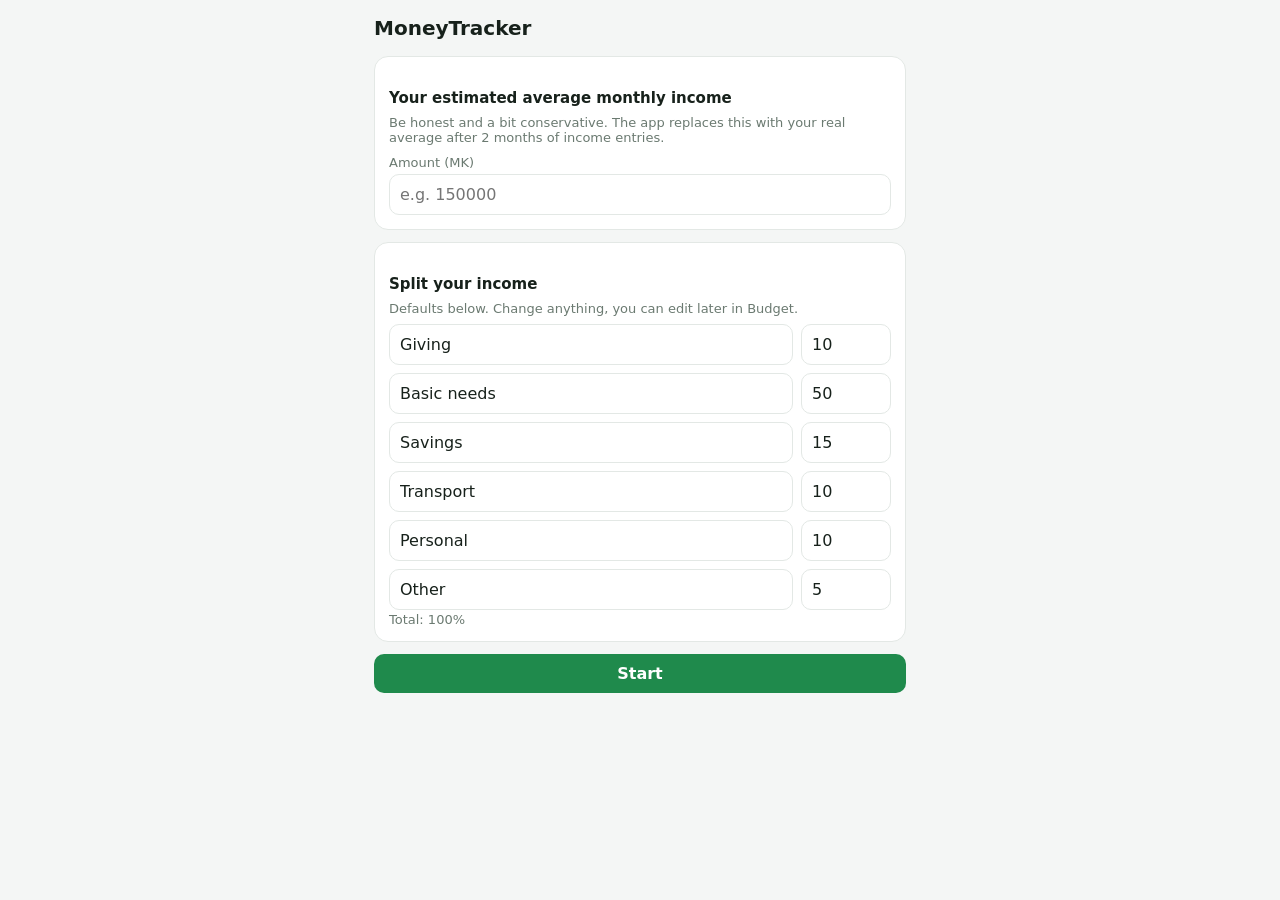
==== index.html @ e3d9765c "here we go" ====
<!DOCTYPE html>
<html lang="en">
<head>
    <meta charset="UTF-8">
    <meta name="viewport" content="width=device-width, initial-scale=1.0">
    <title>MoneyTracker</title>
</head>
<body>
    
    <script>
        var d=null;
        try{
            d=JSON.parse(localStorage.getItem('moneytracker_v1'))
        }
        catch(e){}

        location.replace(d&&d.settings&&d.settings.onboarded?'home/home.html':'onboarding/onboarding.html');
    </script>
</body>
</html>
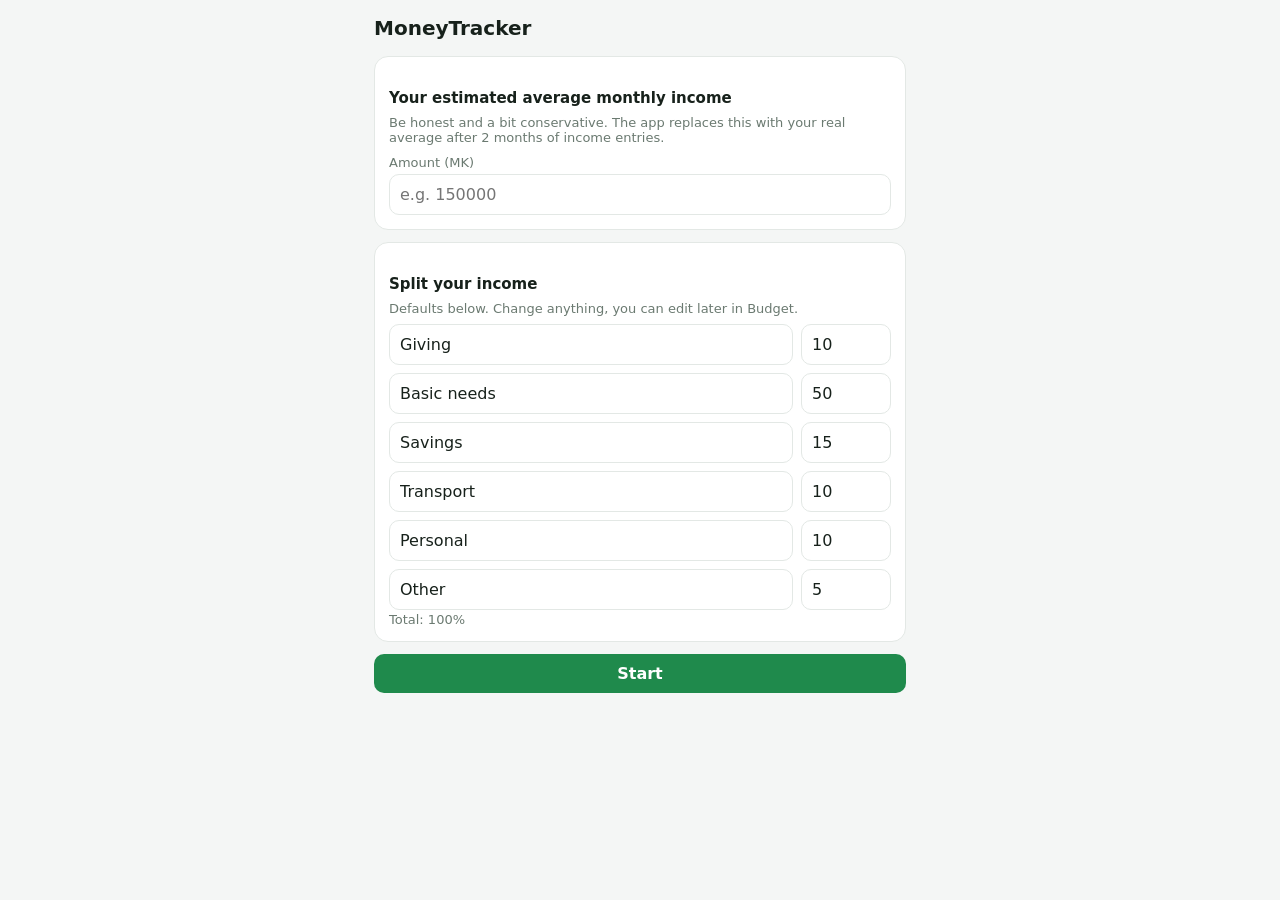
==== commit 0a7bc500: "chnaged code indentation" ====
--- a/index.html
+++ b/index.html
@@ -6,15 +6,20 @@
     <title>MoneyTracker</title>
 </head>
 <body>
-    
+
     <script>
-        var d=null;
-        try{
-            d=JSON.parse(localStorage.getItem('moneytracker_v1'))
+        // Decide where to send the user: onboarding on first launch, home after that
+        var saved = null;
+
+        try {
+            saved = JSON.parse(localStorage.getItem('moneytracker_v1'));
+        } catch (e) {
+            // Corrupt or missing data: treat as a new user
         }
-        catch(e){}
 
-        location.replace(d&&d.settings&&d.settings.onboarded?'home/home.html':'onboarding/onboarding.html');
+        var onboarded = saved && saved.settings && saved.settings.onboarded;
+
+        location.replace(onboarded ? 'home/home.html' : 'onboarding/onboarding.html');
     </script>
 </body>
-</html>+</html>
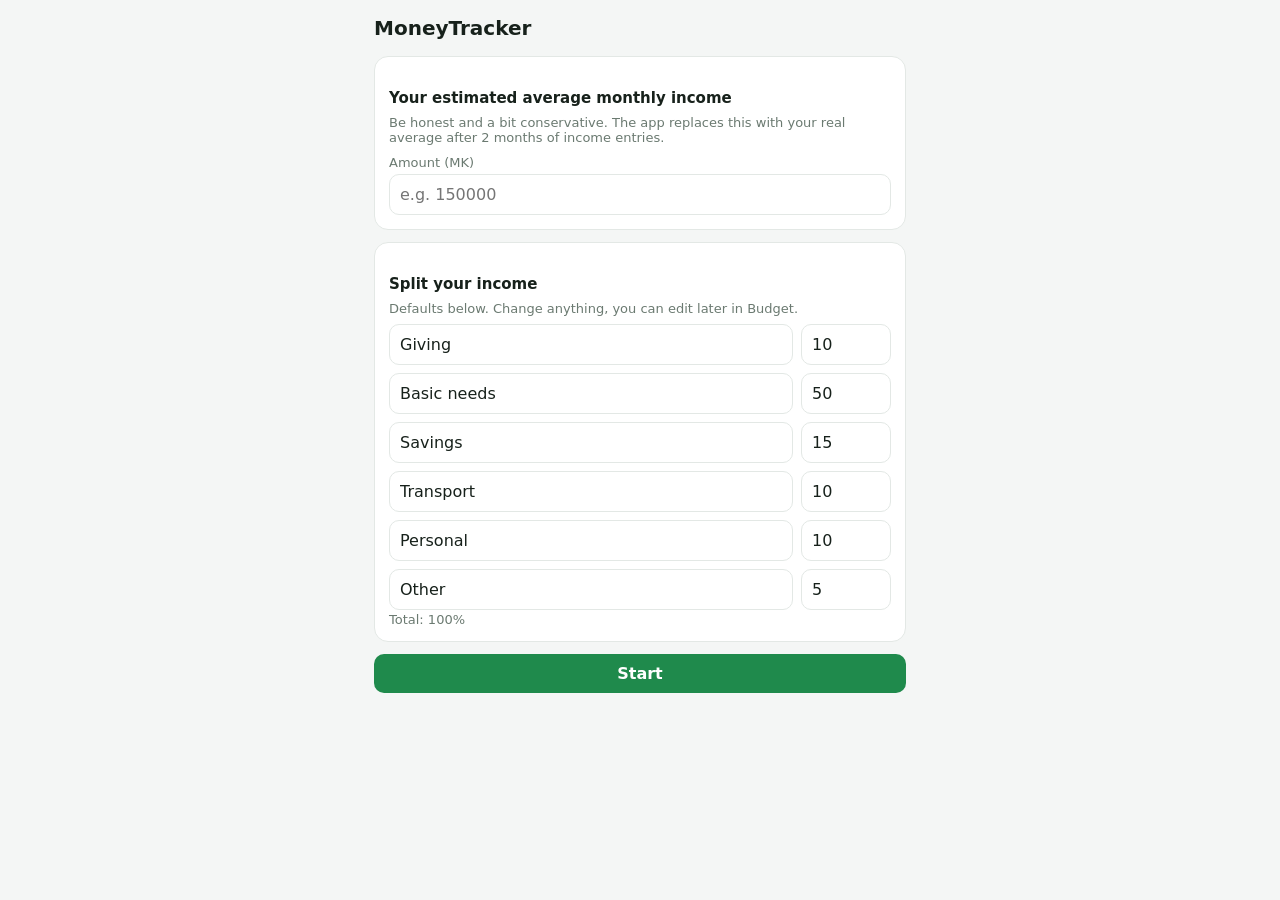
==== commit 7b091505: "added manifest and icons" ====
--- a/index.html
+++ b/index.html
@@ -4,6 +4,9 @@
     <meta charset="UTF-8">
     <meta name="viewport" content="width=device-width, initial-scale=1.0">
     <title>MoneyTracker</title>
+    <link rel="manifest" href="manifest.json">
+    <meta name="theme-color" content="#1f8a4c">
+    <link rel="apple-touch-icon" href="icons/apple-touch-icon.png">
 </head>
 <body>
 
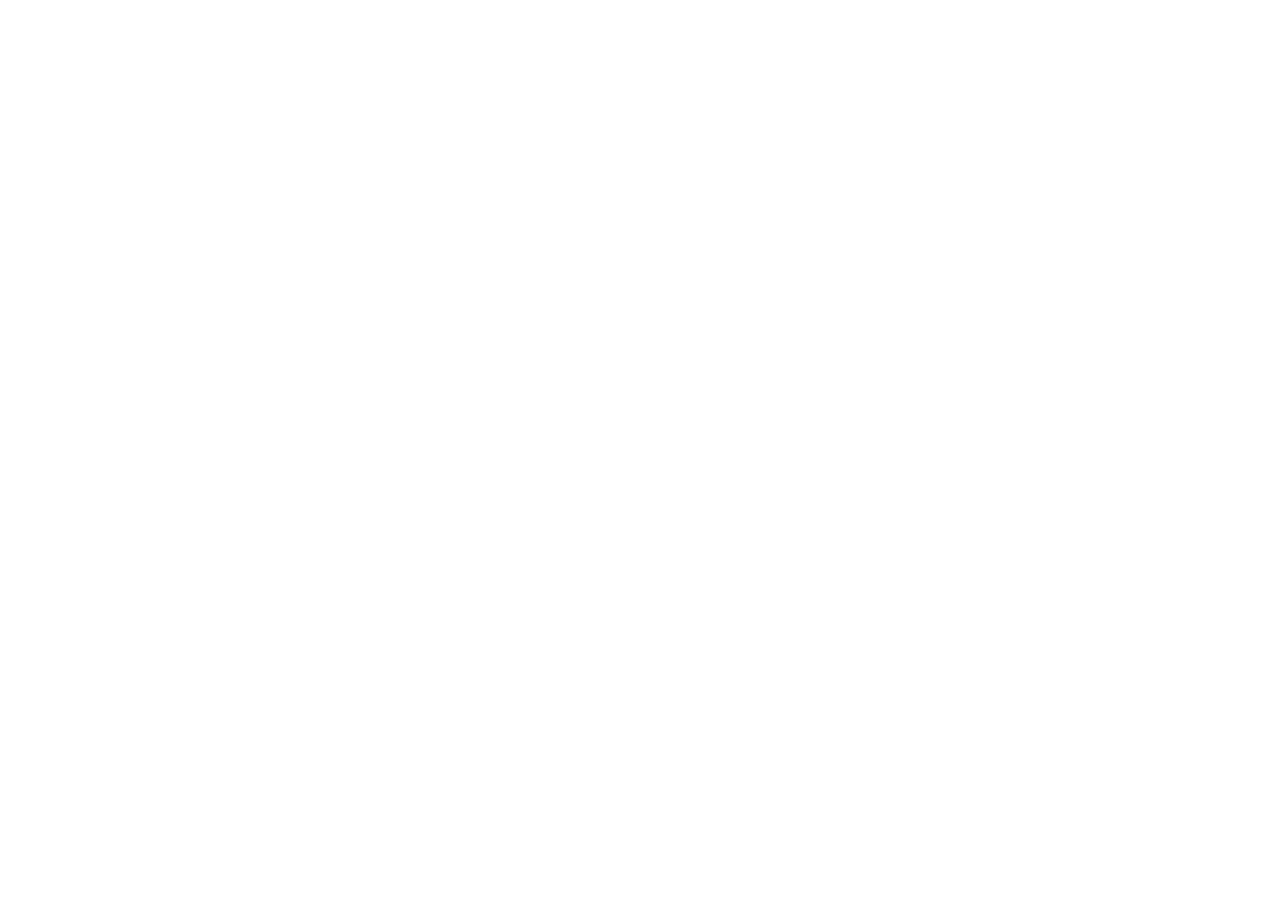
==== commit ef15e663: "service worker issues" ====
--- a/index.html
+++ b/index.html
@@ -12,17 +12,21 @@
 
     <script>
         // Decide where to send the user: onboarding on first launch, home after that
-        var saved = null;
+        function goToApp() {
+            var saved = null;
 
-        try {
-            saved = JSON.parse(localStorage.getItem('moneytracker_v1'));
-        } catch (e) {
-            // Corrupt or missing data: treat as a new user
+            try {
+                saved = JSON.parse(localStorage.getItem('moneytracker_v1'));
+            } catch (e) {
+                // Corrupt or missing data: treat as a new user
+            }
+
+            var onboarded = saved && saved.settings && saved.settings.onboarded;
+
+            location.replace(onboarded ? 'home/home.html' : 'onboarding/onboarding.html');
         }
 
-        var onboarded = saved && saved.settings && saved.settings.onboarded;
-
-        location.replace(onboarded ? 'home/home.html' : 'onboarding/onboarding.html');
+        
     </script>
 </body>
-</html>
+</html>
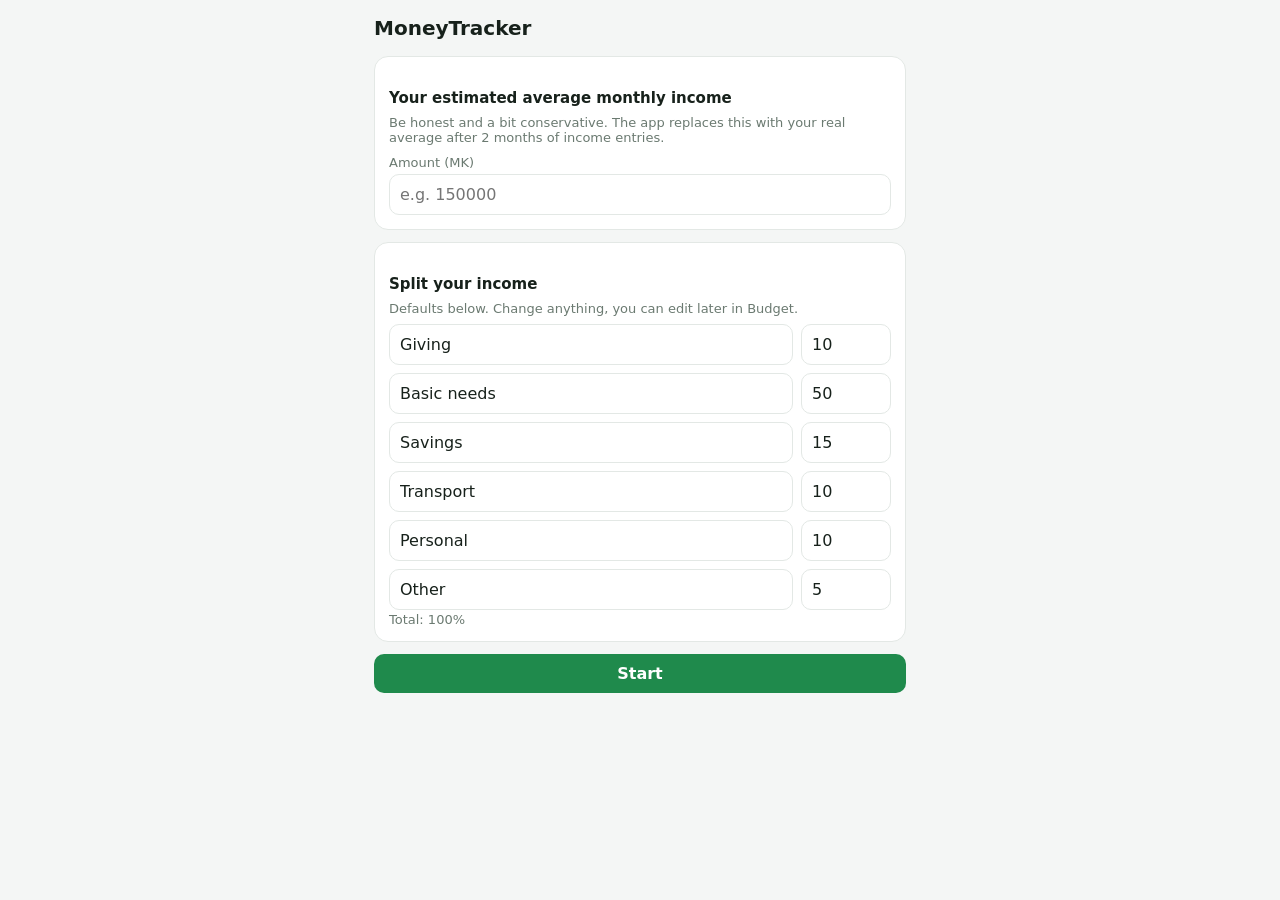
==== commit 402dd334: "trial two sw" ====
--- a/index.html
+++ b/index.html
@@ -1,5 +1,6 @@
 <!DOCTYPE html>
 <html lang="en">
+
 <head>
     <meta charset="UTF-8">
     <meta name="viewport" content="width=device-width, initial-scale=1.0">
@@ -7,8 +8,12 @@
     <link rel="manifest" href="manifest.json">
     <meta name="theme-color" content="#1f8a4c">
     <link rel="apple-touch-icon" href="icons/apple-touch-icon.png">
+    <link rel="icon" href="icons/icon-192.png">
 </head>
+
 <body>
+
+    <noscript>MoneyTracker needs JavaScript to run.</noscript>
 
     <script>
         // Decide where to send the user: onboarding on first launch, home after that
@@ -26,7 +31,20 @@
             location.replace(onboarded ? 'home/home.html' : 'onboarding/onboarding.html');
         }
 
-        
+        // Register the service worker on the root page first, so it always happens
+        // before the redirect. A failed registration must never block the app.
+        if ('serviceWorker' in navigator) {
+            navigator.serviceWorker
+                .register('sw.js')
+                .catch(function () {
+                    // Ignore: the app still works online without it
+                })
+                .then(goToApp);
+        } else {
+            goToApp();
+        }
     </script>
+
 </body>
+
 </html>
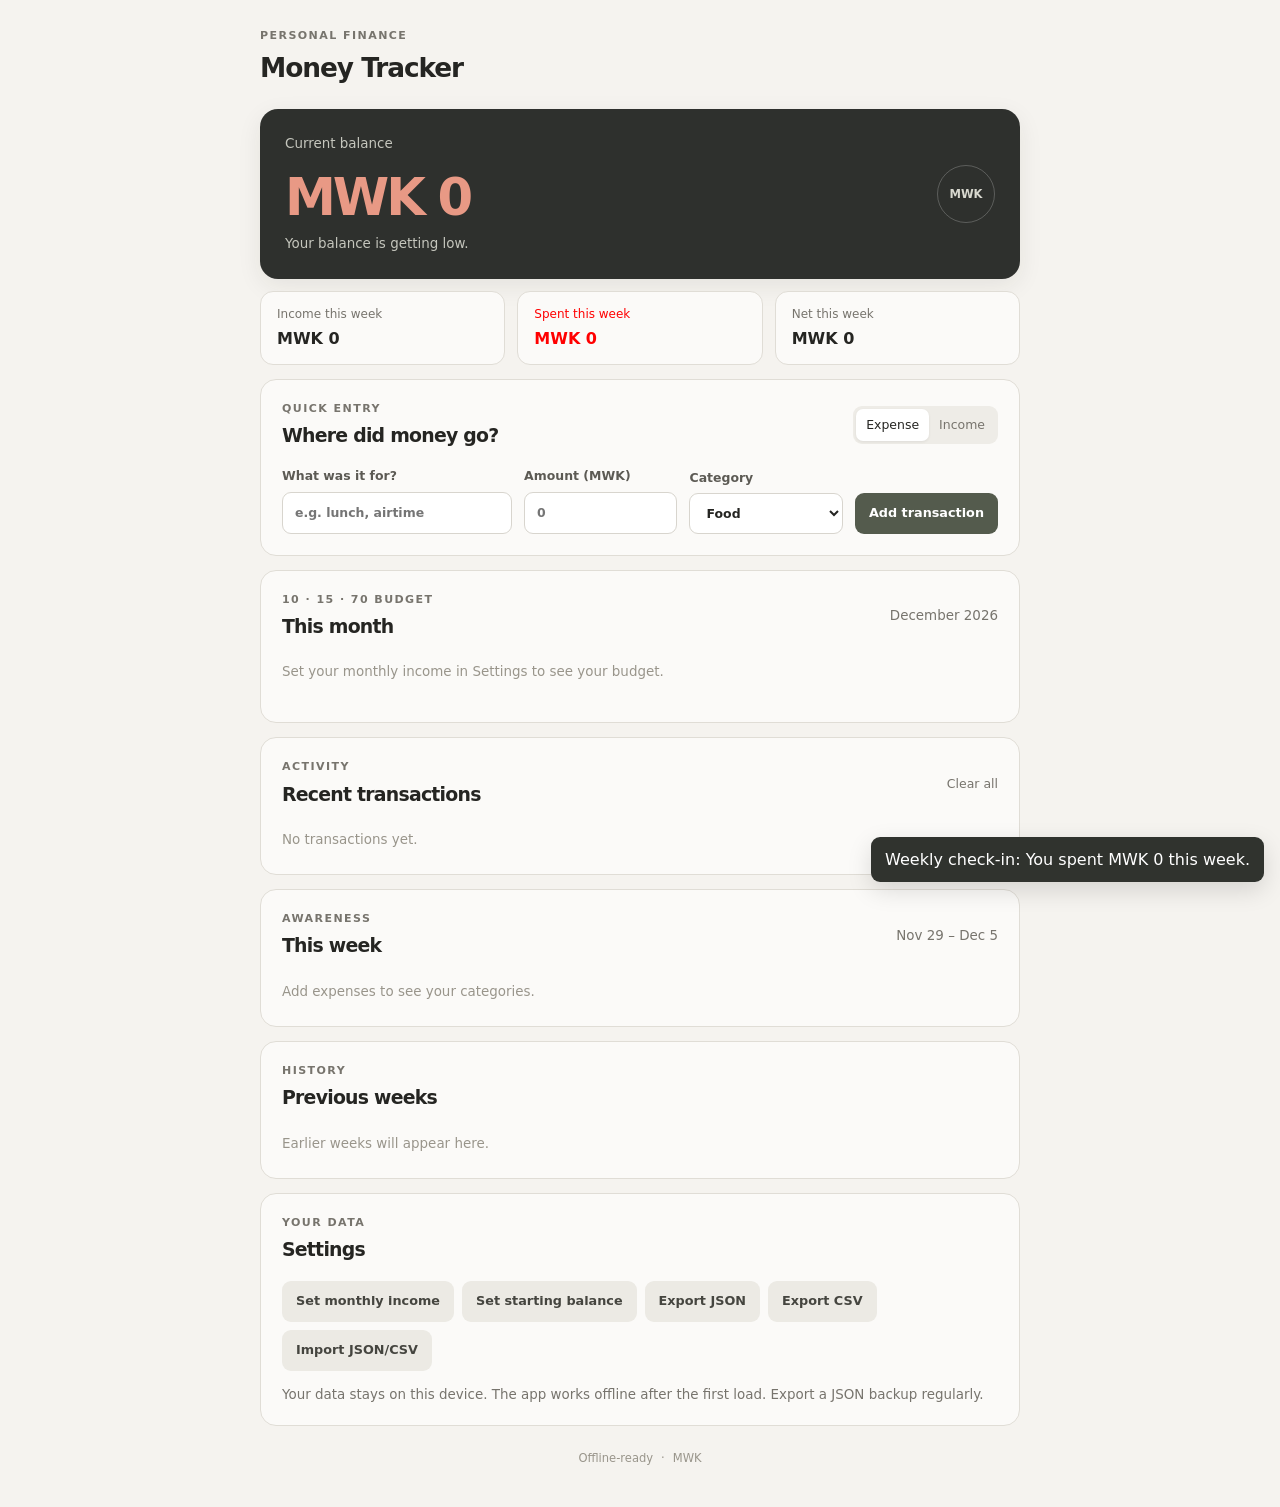
==== commit 1742e694: "Switched to manu money tracker" ====
--- a/index.html
+++ b/index.html
@@ -1,50 +1,184 @@
 <!DOCTYPE html>
 <html lang="en">
-
 <head>
     <meta charset="UTF-8">
     <meta name="viewport" content="width=device-width, initial-scale=1.0">
-    <title>MoneyTracker</title>
-    <link rel="manifest" href="manifest.json">
-    <meta name="theme-color" content="#1f8a4c">
+    <meta name="theme-color" content="#f5f3ef">
+    <meta name="description" content="A simple offline personal money tracker for Malawi Kwacha.">
+
+    <link rel="manifest" href="manifest.webmanifest">
+    <link rel="icon" href="icons/icon-192.png" type="image/png">
     <link rel="apple-touch-icon" href="icons/apple-touch-icon.png">
-    <link rel="icon" href="icons/icon-192.png">
+    <link rel="stylesheet" href="styles.css">
+
+    <title>Money Tracker</title>
 </head>
-
 <body>
 
-    <noscript>MoneyTracker needs JavaScript to run.</noscript>
+    <main class="app-shell">
 
-    <script>
-        // Decide where to send the user: onboarding on first launch, home after that
-        function goToApp() {
-            var saved = null;
+        <!-- Top bar -->
+        <header class="topbar">
+            <div>
+                <p class="eyebrow">PERSONAL FINANCE</p>
+                <h1>Money Tracker</h1>
+            </div>
+            <button id="installButton" class="button button-small button-muted hidden" type="button">Install</button>
+        </header>
 
-            try {
-                saved = JSON.parse(localStorage.getItem('moneytracker_v1'));
-            } catch (e) {
-                // Corrupt or missing data: treat as a new user
-            }
+        <!-- Current balance -->
+        <section class="balance-card" aria-labelledby="balanceHeading">
+            <div>
+                <p id="balanceHeading" class="label">Current balance</p>
+                <p id="balance" class="balance">MWK 0</p>
+                <p id="balanceHint" class="subtle">Add your starting balance below.</p>
+            </div>
+            <div class="balance-mark" aria-hidden="true">MWK</div>
+        </section>
 
-            var onboarded = saved && saved.settings && saved.settings.onboarded;
+        <!-- This week at a glance -->
+        <section class="quick-stats" aria-label="This week's summary">
+            <div class="stat">
+                <span>Income this week</span>
+                <strong id="weeklyIncome">MWK 0</strong>
+            </div>
+            <div class="stat">
+                <span id="spending">Spent this week</span>
+                <strong id="weeklyExpenses">MWK 0</strong>
+            </div>
+            <div class="stat">
+                <span>Net this week</span>
+                <strong id="weeklyNet">MWK 0</strong>
+            </div>
+        </section>
 
-            location.replace(onboarded ? 'home/home.html' : 'onboarding/onboarding.html');
-        }
+        <!-- Quick entry form -->
+        <section class="panel entry-panel" aria-labelledby="entryHeading">
+            <div class="section-heading">
+                <div>
+                    <p class="eyebrow">QUICK ENTRY</p>
+                    <h2 id="entryHeading">Where did money go?</h2>
+                </div>
 
-        // Register the service worker on the root page first, so it always happens
-        // before the redirect. A failed registration must never block the app.
-        if ('serviceWorker' in navigator) {
-            navigator.serviceWorker
-                .register('sw.js')
-                .catch(function () {
-                    // Ignore: the app still works online without it
-                })
-                .then(goToApp);
-        } else {
-            goToApp();
-        }
-    </script>
+                <div class="type-toggle" role="group" aria-label="Transaction type">
+                    <button class="type-button active" data-type="expense" type="button">Expense</button>
+                    <button class="type-button" data-type="income" type="button">Income</button>
+                </div>
+            </div>
 
+            <form id="transactionForm">
+                <div class="form-grid">
+                    <label><span id="titleLabel">What was it for?</span>
+                        <input id="title" name="title" type="text" placeholder="e.g. lunch, airtime" required autocomplete="off">
+                    </label>
+
+                    <label>Amount (MWK)
+                        <input id="amount" name="amount" type="number" inputmode="decimal" min="0.01" step="0.01" placeholder="0" required>
+                    </label>
+
+                    <label><span id="categoryLabel">Category</span>
+                        <select id="category" name="category"></select>
+                    </label>
+
+                    <button class="button button-primary form-submit" type="submit">Add transaction</button>
+                </div>
+            </form>
+        </section>
+
+        <!-- 10-15-70 budget for this month -->
+        <section class="panel" aria-labelledby="budgetHeading">
+            <div class="section-heading">
+                <div>
+                    <p class="eyebrow">10 · 15 · 70 BUDGET</p>
+                    <h2 id="budgetHeading">This month</h2>
+                </div>
+                <span id="monthName" class="subtle"></span>
+            </div>
+
+            <div id="budgetList" class="budget-list"></div>
+            <p id="budgetSummary" class="subtle budget-summary"></p>
+        </section>
+
+        <!-- Recent transactions -->
+        <section class="panel" aria-labelledby="recentHeading">
+            <div class="section-heading">
+                <div>
+                    <p class="eyebrow">ACTIVITY</p>
+                    <h2 id="recentHeading">Recent transactions</h2>
+                </div>
+                <button id="clearButton" class="text-button" type="button">Clear all</button>
+            </div>
+
+            <div id="transactions" class="transactions">
+                <p class="empty">No transactions yet.</p>
+            </div>
+        </section>
+
+        <!-- Weekly category breakdown -->
+        <section class="panel" aria-labelledby="weeklyHeading">
+            <div class="section-heading">
+                <div>
+                    <p class="eyebrow">AWARENESS</p>
+                    <h2 id="weeklyHeading">This week</h2>
+                </div>
+                <span id="weekRange" class="subtle"></span>
+            </div>
+
+            <div id="weekPie" class="pie hidden" role="img" aria-label="Pie chart of this week's expenses by category"></div>
+            <div id="categoryBreakdown" class="breakdown">
+                <p class="empty">Add expenses to see your categories.</p>
+            </div>
+        </section>
+
+        <!-- Earlier weeks at a glance -->
+        <section class="panel" aria-labelledby="historyHeading">
+            <div class="section-heading">
+                <div>
+                    <p class="eyebrow">HISTORY</p>
+                    <h2 id="historyHeading">Previous weeks</h2>
+                </div>
+            </div>
+
+            <div id="weekHistory" class="history"></div>
+        </section>
+
+        <!-- Settings and data -->
+        <section class="panel settings-panel" aria-labelledby="settingsHeading">
+            <div class="section-heading">
+                <div>
+                    <p class="eyebrow">YOUR DATA</p>
+                    <h2 id="settingsHeading">Settings</h2>
+                </div>
+            </div>
+
+            <div class="settings-actions">
+                <button id="monthlyIncomeButton" class="button button-muted" type="button">Set monthly income</button>
+                <button id="startingBalanceButton" class="button button-muted" type="button">Set starting balance</button>
+                <button id="exportJsonButton" class="button button-muted" type="button">Export JSON</button>
+                <button id="exportCsvButton" class="button button-muted" type="button">Export CSV</button>
+
+                <label class="button button-muted file-button">Import JSON/CSV
+                    <input id="importFile" type="file" accept=".json,.csv,application/json,text/csv">
+                </label>
+            </div>
+
+            <p class="subtle settings-note">
+                Your data stays on this device. The app works offline after the first load.
+                Export a JSON backup regularly.
+            </p>
+        </section>
+
+        <footer>
+            <span id="offlineStatus">Offline-ready</span>
+            <span>·</span>
+            <span>MWK</span>
+        </footer>
+
+    </main>
+
+    <!-- Small pop-up message -->
+    <div id="toast" class="toast" role="status" aria-live="polite"></div>
+
+    <script src="app.js"></script>
 </body>
-
 </html>
--- a/styles.css
+++ b/styles.css
@@ -0,0 +1,555 @@
+/* ---------- Base ---------- */
+:root {
+    font-family: Inter, ui-sans-serif, system-ui, -apple-system, BlinkMacSystemFont, "Segoe UI", sans-serif;
+    color: #252522;
+    background: #f5f3ef;
+    line-height: 1.45;
+    font-synthesis: none;
+}
+
+* {
+    box-sizing: border-box;
+}
+
+body {
+    margin: 0;
+    background: #f5f3ef;
+}
+
+button,
+input,
+select {
+    font: inherit;
+}
+
+.hidden {
+    display: none;
+}
+
+/* ---------- Layout ---------- */
+.app-shell {
+    width: min(100% - 32px, 760px);
+    margin: 0 auto;
+    padding: 28px 0 40px;
+}
+
+.topbar,
+.section-heading,
+.settings-actions,
+.quick-stats,
+footer {
+    display: flex;
+    align-items: center;
+}
+
+.topbar {
+    justify-content: space-between;
+    margin-bottom: 22px;
+}
+
+.topbar h1,
+h2 {
+    margin: 0;
+    letter-spacing: -0.04em;
+}
+
+.topbar h1 {
+    font-size: 1.65rem;
+}
+
+h2 {
+    font-size: 1.18rem;
+}
+
+.section-heading {
+    justify-content: space-between;
+    gap: 16px;
+    margin-bottom: 18px;
+}
+
+/* ---------- Text ---------- */
+.eyebrow {
+    margin: 0 0 5px;
+    color: #77746d;
+    font-size: 0.69rem;
+    font-weight: 750;
+    letter-spacing: 0.13em;
+}
+
+.label,
+.subtle {
+    color: #77746d;
+    font-size: 0.84rem;
+}
+
+.label {
+    margin: 0 0 6px;
+}
+
+.subtle {
+    margin: 0;
+}
+
+.empty {
+    margin: 4px 0;
+    color: #99958b;
+    font-size: 0.84rem;
+}
+
+/* ---------- Balance card ---------- */
+.balance-card {
+    display: flex;
+    justify-content: space-between;
+    align-items: center;
+    padding: 25px;
+    border-radius: 18px;
+    background: #2e302d;
+    color: #f8f7f3;
+    box-shadow: 0 7px 24px #24251e14;
+}
+
+.balance-card .label,
+.balance-card .subtle {
+    color: #c5c6bd;
+}
+
+.balance {
+    margin: 0;
+    font-size: clamp(2.1rem, 8vw, 3.2rem);
+    font-weight: 750;
+    letter-spacing: -0.06em;
+}
+
+.balance.low {
+    color: #e89985;
+}
+
+.balance-mark {
+    display: grid;
+    place-items: center;
+    width: 58px;
+    height: 58px;
+    border: 1px solid #ffffff38;
+    border-radius: 50%;
+    color: #d9d9d0;
+    font-size: 0.72rem;
+    font-weight: 750;
+}
+
+/* ---------- Weekly stats ---------- */
+.quick-stats {
+    gap: 12px;
+    margin: 12px 0;
+}
+
+.stat {
+    flex: 1;
+    padding: 14px 16px;
+    border: 1px solid #e0ddd6;
+    border-radius: 13px;
+    background: #fbfaf8;
+}
+
+.stat span {
+    display: block;
+    color: #77746d;
+    font-size: 0.75rem;
+}
+
+.stat strong {
+    display: block;
+    margin-top: 4px;
+    font-size: 1rem;
+}
+
+/* ---------- Panels ---------- */
+.panel {
+    margin-top: 14px;
+    padding: 21px;
+    border: 1px solid #e0ddd6;
+    border-radius: 16px;
+    background: #fbfaf8;
+}
+
+/* ---------- Expense / income switch ---------- */
+.type-toggle {
+    display: flex;
+    padding: 3px;
+    background: #eeece7;
+    border-radius: 9px;
+}
+
+.type-button {
+    padding: 7px 10px;
+    border: 0;
+    border-radius: 7px;
+    color: #77746d;
+    background: transparent;
+    cursor: pointer;
+    font-size: 0.78rem;
+}
+
+.type-button.active {
+    color: #252522;
+    background: #fff;
+    box-shadow: 0 1px 3px #00000012;
+}
+
+/* ---------- Form ---------- */
+.form-grid {
+    display: grid;
+    grid-template-columns: 1.5fr 1fr 1fr auto;
+    gap: 12px;
+    align-items: end;
+}
+
+label {
+    display: block;
+    color: #5c5a54;
+    font-size: 0.78rem;
+    font-weight: 650;
+}
+
+input,
+select {
+    width: 100%;
+    margin-top: 6px;
+    padding: 11px 12px;
+    border: 1px solid #d8d5ce;
+    border-radius: 9px;
+    color: #252522;
+    background: #fff;
+    outline: none;
+}
+
+input:focus,
+select:focus {
+    border-color: #73756a;
+    box-shadow: 0 0 0 3px #73756a18;
+}
+
+/* ---------- Buttons ---------- */
+.button {
+    border: 0;
+    border-radius: 9px;
+    padding: 11px 14px;
+    cursor: pointer;
+    font-weight: 700;
+    font-size: 0.8rem;
+}
+
+.button-primary {
+    color: #fff;
+    background: #545b4d;
+}
+
+.button-primary:hover {
+    background: #42483e;
+}
+
+.button-muted {
+    color: #45453f;
+    background: #eceae4;
+}
+
+.button-muted:hover {
+    background: #e2dfd7;
+}
+
+.button-small {
+    padding: 8px 11px;
+}
+
+.text-button {
+    padding: 0;
+    border: 0;
+    color: #77746d;
+    background: none;
+    cursor: pointer;
+    font-size: 0.78rem;
+}
+
+/* ---------- Budget ---------- */
+.budget-list {
+    display: grid;
+    gap: 16px;
+}
+
+.budget-head {
+    display: flex;
+    justify-content: space-between;
+    gap: 10px;
+    font-size: 0.82rem;
+}
+
+.budget-note {
+    margin: 4px 0 0;
+    color: #8a877e;
+    font-size: 0.72rem;
+}
+
+.budget-summary {
+    margin-top: 16px;
+    font-size: 0.78rem;
+}
+
+/* ---------- Transactions ---------- */
+.transactions {
+    display: grid;
+    gap: 4px;
+}
+
+.transaction {
+    display: flex;
+    align-items: center;
+    justify-content: space-between;
+    gap: 12px;
+    padding: 12px 0;
+    border-bottom: 1px solid #ebe9e3;
+}
+
+.transaction:last-child {
+    border-bottom: 0;
+}
+
+.transaction-info {
+    min-width: 0;
+}
+
+.transaction-title {
+    margin: 0;
+    overflow: hidden;
+    text-overflow: ellipsis;
+    white-space: nowrap;
+    font-weight: 650;
+}
+
+.transaction-meta {
+    margin: 3px 0 0;
+    color: #8a877e;
+    font-size: 0.75rem;
+}
+
+.transaction-right {
+    text-align: right;
+    white-space: nowrap;
+}
+
+.transaction-amount {
+    font-weight: 750;
+}
+
+.income {
+    color: #55705a;
+}
+
+.expense {
+    color: #81574e;
+}
+
+.delete-button {
+    display: block;
+    margin: 3px 0 0 auto;
+    padding: 0;
+    border: 0;
+    color: #aaa59b;
+    background: none;
+    cursor: pointer;
+    font-size: 0.7rem;
+}
+
+/* ---------- Bars (weekly breakdown and budget) ---------- */
+.breakdown {
+    display: grid;
+    gap: 10px;
+}
+
+.breakdown-row {
+    display: grid;
+    grid-template-columns: 12px 1fr auto 44px;
+    align-items: center;
+    gap: 10px;
+    font-size: 0.8rem;
+}
+
+.bar {
+    display: block;
+    height: 7px;
+    margin-top: 6px;
+    overflow: hidden;
+    border-radius: 99px;
+    background: #e7e4dd;
+}
+
+.bar i {
+    display: block;
+    height: 100%;
+    border-radius: inherit;
+    background: #868d79;
+}
+
+/* Budget limit passed */
+.bar i.over {
+    background: #b5584a;
+}
+
+/* Giving or savings target reached */
+.bar i.done {
+    background: #55705a;
+}
+
+/* ---------- Pie chart ---------- */
+.pie {
+    width: 180px;
+    height: 180px;
+    margin: 4px auto 22px;
+    border-radius: 50%;
+}
+
+.legend-dot {
+    width: 10px;
+    height: 10px;
+    border-radius: 50%;
+}
+
+.legend-pct {
+    color: #77746d;
+    text-align: right;
+}
+
+/* ---------- Previous weeks ---------- */
+.history {
+    display: grid;
+}
+
+.history-row {
+    display: flex;
+    align-items: center;
+    justify-content: space-between;
+    gap: 12px;
+    padding: 12px 0;
+    border-bottom: 1px solid #ebe9e3;
+}
+
+.history-row:last-child {
+    border-bottom: 0;
+}
+
+.history-range {
+    font-size: 0.88rem;
+    font-weight: 650;
+}
+
+.history-nums {
+    display: grid;
+    gap: 2px;
+    text-align: right;
+    font-size: 0.78rem;
+}
+
+/* ---------- Settings ---------- */
+.settings-actions {
+    flex-wrap: wrap;
+    gap: 8px;
+}
+
+.file-button {
+    display: inline-block;
+    cursor: pointer;
+}
+
+.file-button input {
+    display: none;
+}
+
+.settings-note {
+    margin-top: 14px;
+}
+
+/* ---------- Footer and toast ---------- */
+footer {
+    justify-content: center;
+    gap: 8px;
+    margin-top: 24px;
+    color: #99958b;
+    font-size: 0.72rem;
+}
+
+.toast {
+    position: fixed;
+    right: 16px;
+    bottom: 18px;
+    max-width: calc(100% - 32px);
+    padding: 11px 14px;
+    border-radius: 9px;
+    color: #fff;
+    background: #30332e;
+    box-shadow: 0 8px 25px #0002;
+    opacity: 0;
+    transform: translateY(8px);
+    pointer-events: none;
+    transition: 0.2s;
+}
+
+.toast.show {
+    opacity: 1;
+    transform: translateY(0);
+}
+
+/* ---------- Small screens ---------- */
+@media (max-width: 650px) {
+    .app-shell {
+        width: min(100% - 24px, 760px);
+        padding-top: 20px;
+    }
+
+    .form-grid {
+        grid-template-columns: 1fr 1fr;
+    }
+
+    .form-grid label:first-child,
+    .form-submit {
+        grid-column: 1 / -1;
+    }
+
+    .panel {
+        padding: 17px;
+    }
+
+    .section-heading {
+        align-items: flex-start;
+    }
+
+    .balance-card {
+        padding: 21px;
+    }
+
+    .quick-stats {
+        align-items: stretch;
+    }
+
+    .stat {
+        padding: 12px;
+    }
+
+    .stat strong {
+        font-size: 0.88rem;
+    }
+}
+
+@media (max-width: 380px) {
+    .type-button {
+        padding-inline: 7px;
+    }
+
+    .balance {
+        font-size: 2rem;
+    }
+}
+
+#weeklyExpenses{
+    color: red
+}
+#spending{
+    color:red
+}
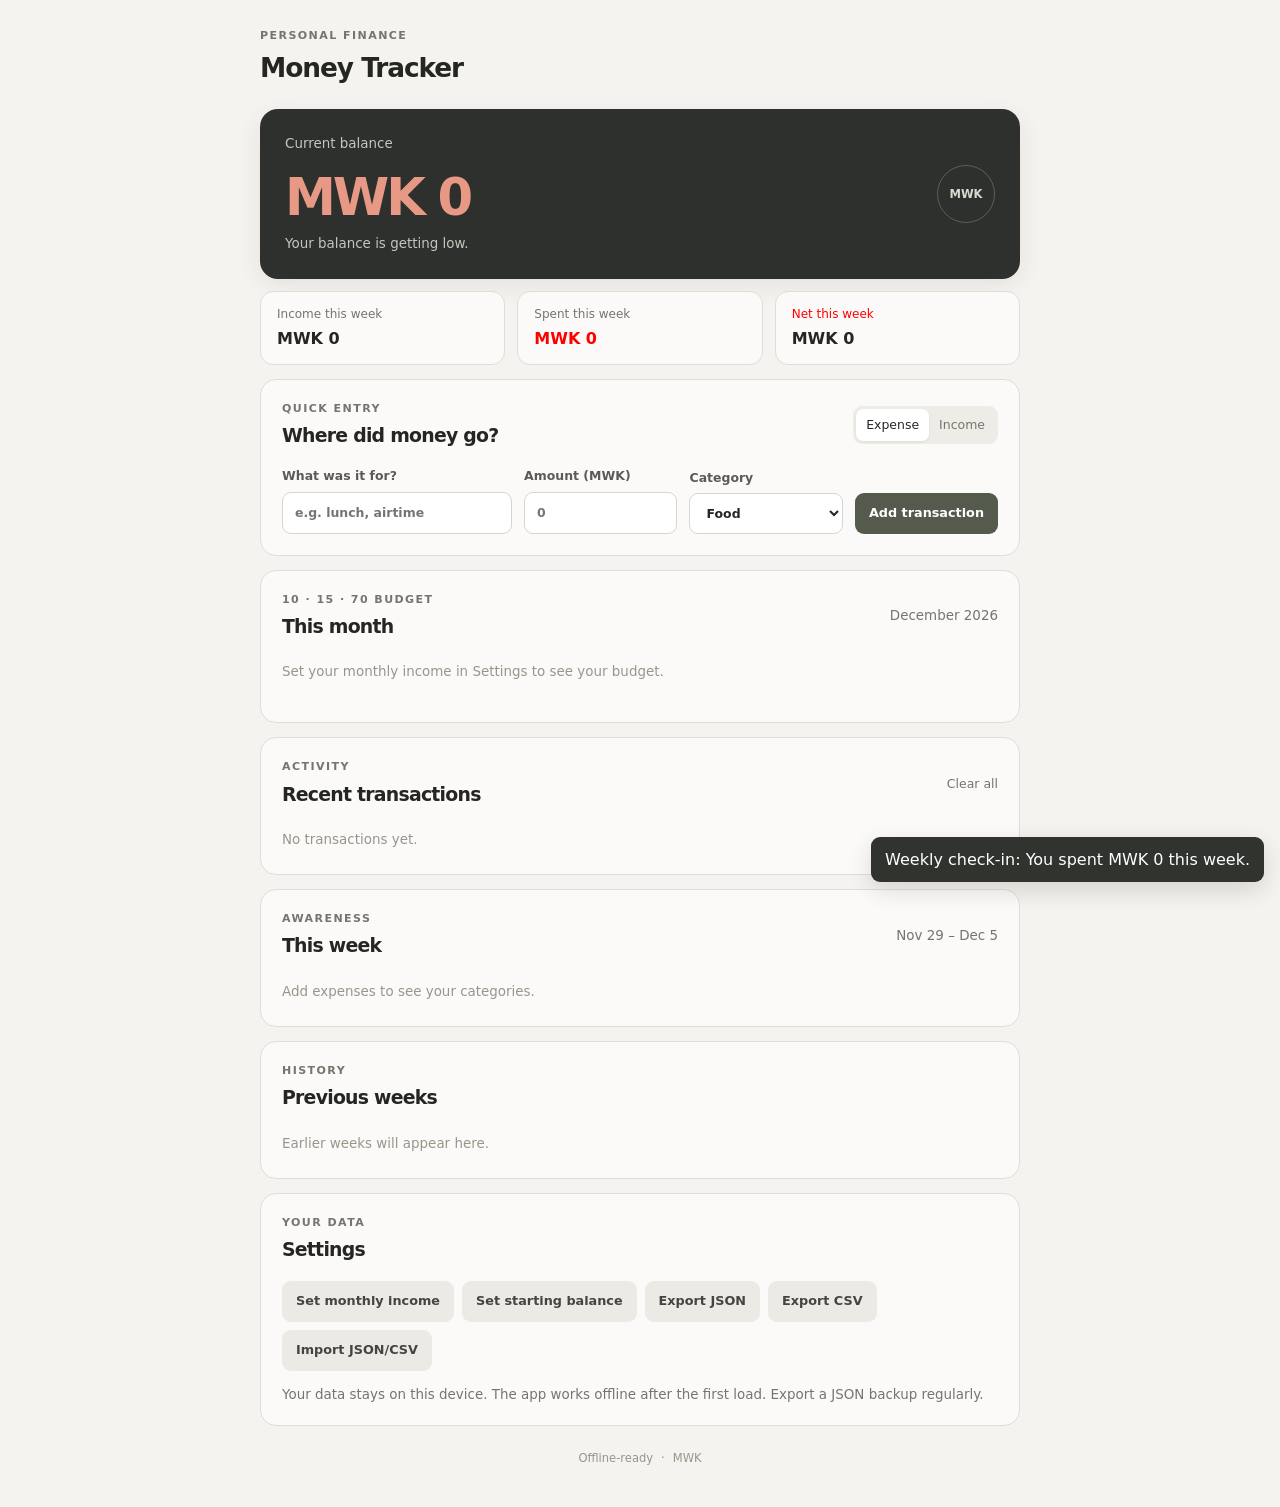
==== commit afe89c92: "service worker 2" ====
--- a/index.html
+++ b/index.html
@@ -43,11 +43,11 @@
                 <strong id="weeklyIncome">MWK 0</strong>
             </div>
             <div class="stat">
-                <span id="spending">Spent this week</span>
+                <span>Spent this week</span>
                 <strong id="weeklyExpenses">MWK 0</strong>
             </div>
             <div class="stat">
-                <span>Net this week</span>
+                <span id="spending">Net this week</span>
                 <strong id="weeklyNet">MWK 0</strong>
             </div>
         </section>
@@ -180,5 +180,12 @@
     <div id="toast" class="toast" role="status" aria-live="polite"></div>
 
     <script src="app.js"></script>
+
+    <!-- Offline support: register the service worker -->
+    <script>
+        if (typeof navigator.serviceWorker !== 'undefined') {
+            navigator.serviceWorker.register('service-worker.js');
+        }
+    </script>
 </body>
 </html>
